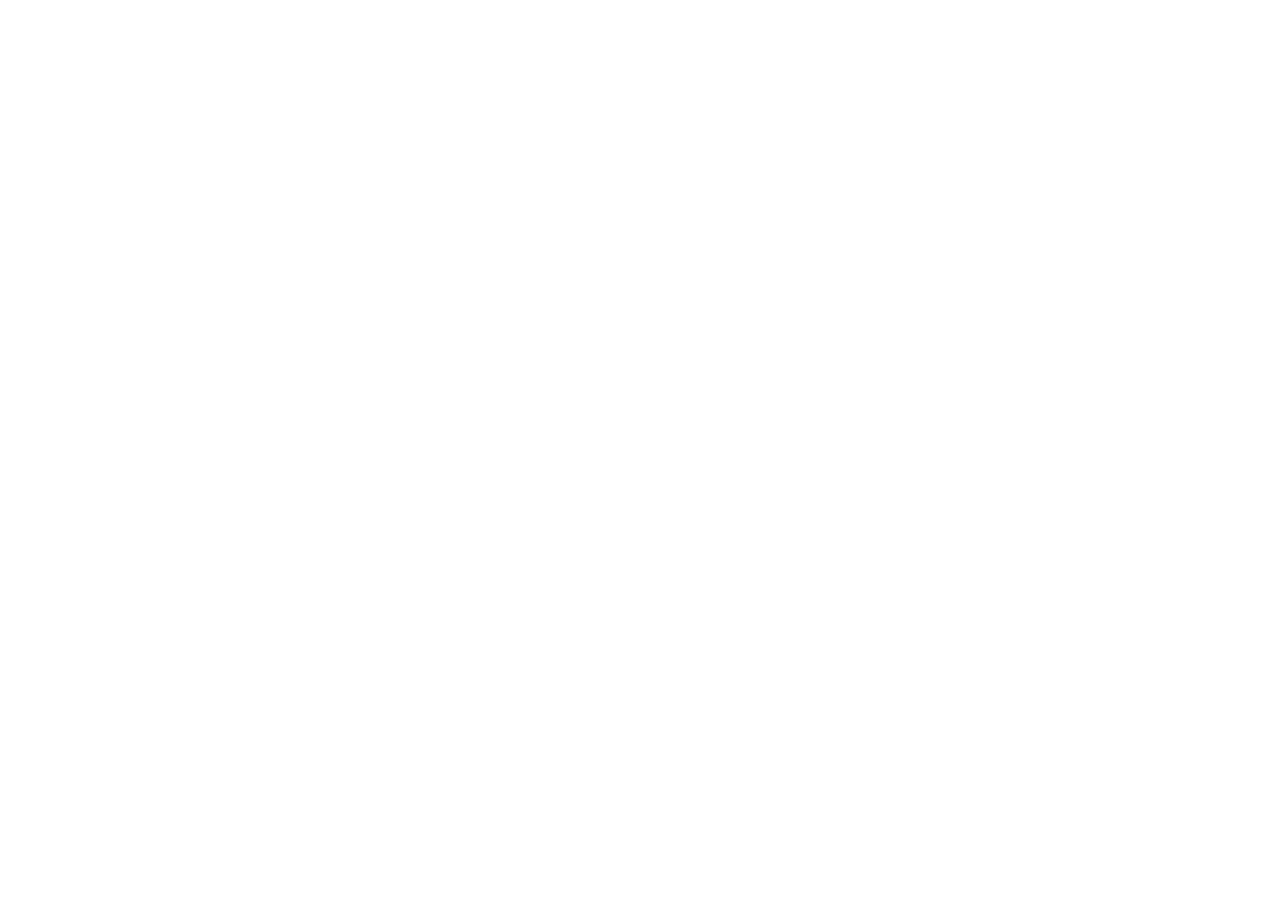
==== index.html @ 3f9274be "first commit" ====
<!DOCTYPE html>
<html lang="en">
  <head>
    <meta charset="UTF-8">
    <meta http-equiv="X-UA-Compatible" content="IE=edge">
    <meta name="viewport" content="width=device-width, initial-scale=1.0">
    <title>Multi Step Form</title>
    <link rel="stylesheet" type="text/css" href="/style/reset.css">
    <link rel="stylesheet" type="text/css" href="/style/style.css">
  </head>
  <body>

  </body>
</html>
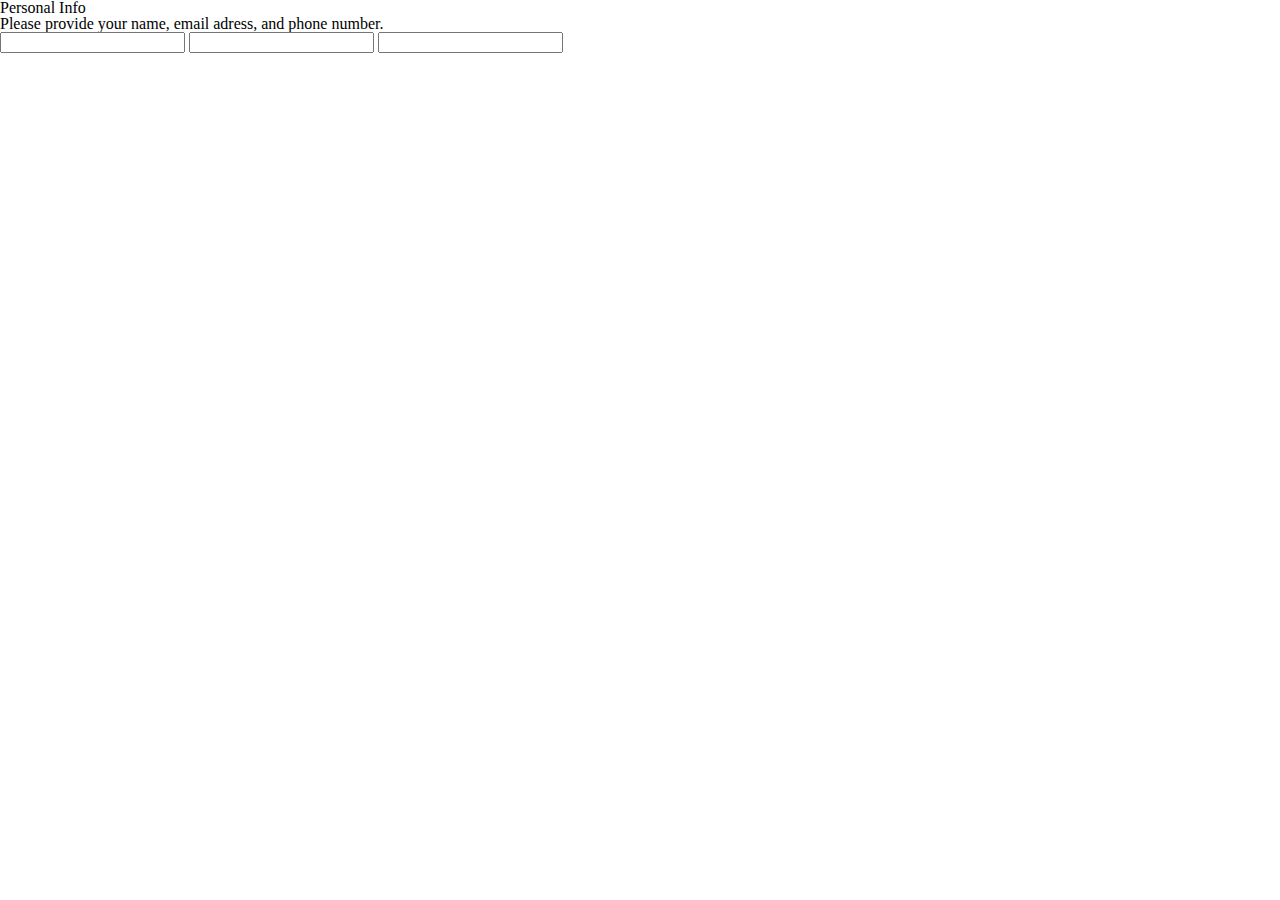
==== commit a1318e98: "writing initial html" ====
--- a/index.html
+++ b/index.html
@@ -4,11 +4,32 @@
     <meta charset="UTF-8">
     <meta http-equiv="X-UA-Compatible" content="IE=edge">
     <meta name="viewport" content="width=device-width, initial-scale=1.0">
-    <title>Multi Step Form</title>
     <link rel="stylesheet" type="text/css" href="/style/reset.css">
     <link rel="stylesheet" type="text/css" href="/style/style.css">
+    <title>Multi Step Form</title>
   </head>
   <body>
+    <main>
+      <section class="steps-menu">
+        <div class="step1">
 
+        </div>
+        <div class="step2"></div>
+        <div class="step3"></div>
+        <div class="step4"></div>
+      </section>
+      <section>
+        <h1>Personal Info</h1>
+        <h3>Please provide your name, email adress, and phone number.</h3>
+        <form action="personal-info">
+          <input type="text" name="user-name" id="">
+          <input type="email" name="user-email" id="">
+          <input type="password" name="phone-number" id="">
+        </form>
+      </section>
+    </main>
   </body>
+  <footer>
+
+  </footer>
 </html>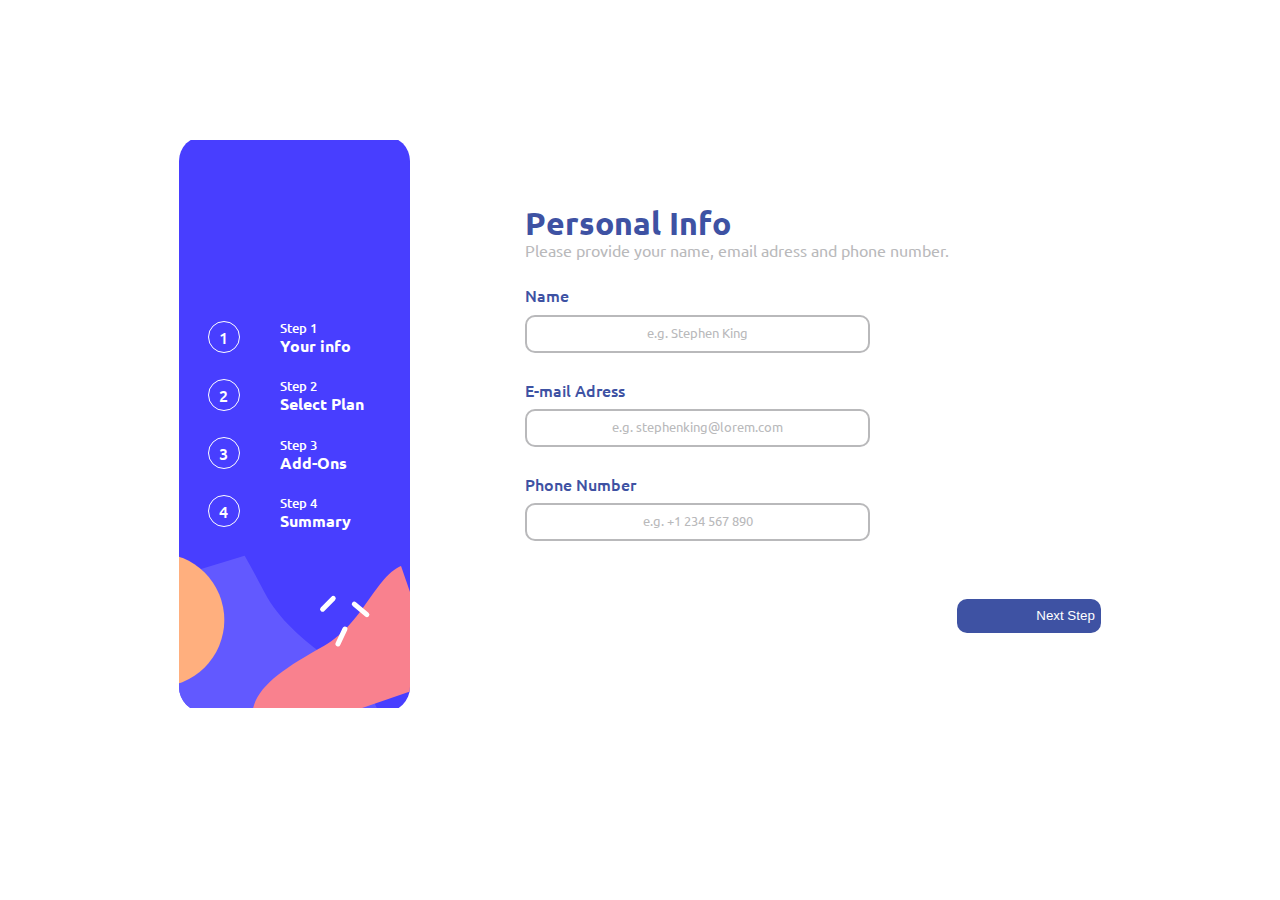
==== commit e6c552b2: "correcting index html path after moving it to folder outside + starting writing js function to show " ====
--- a/index.html
+++ b/index.html
@@ -1,35 +1,75 @@
 <!DOCTYPE html>
 <html lang="en">
-  <head>
-    <meta charset="UTF-8">
-    <meta http-equiv="X-UA-Compatible" content="IE=edge">
-    <meta name="viewport" content="width=device-width, initial-scale=1.0">
-    <link rel="stylesheet" type="text/css" href="/style/reset.css">
-    <link rel="stylesheet" type="text/css" href="/style/style.css">
-    <title>Multi Step Form</title>
-  </head>
-  <body>
-    <main>
-      <section class="steps-menu">
-        <div class="step1">
 
-        </div>
-        <div class="step2"></div>
-        <div class="step3"></div>
-        <div class="step4"></div>
-      </section>
-      <section>
-        <h1>Personal Info</h1>
-        <h3>Please provide your name, email adress, and phone number.</h3>
-        <form action="personal-info">
-          <input type="text" name="user-name" id="">
-          <input type="email" name="user-email" id="">
-          <input type="password" name="phone-number" id="">
-        </form>
-      </section>
-    </main>
-  </body>
-  <footer>
+<head>
+  <meta charset="UTF-8">
+  <meta http-equiv="X-UA-Compatible" content="IE=edge">
+  <meta name="viewport" content="width=device-width, initial-scale=1.0">
+  <link rel="stylesheet" type="text/css" href="/assets/style/reset.css">
+  <link rel="stylesheet" type="text/css" href="/assets/style/style.css">
+  <script src="../assets/js/index.js"></script>
+  <title>Multi Step Form</title>
+</head>
 
-  </footer>
+<body>
+  <main class="flex-container">
+    <section class="steps-counter">
+      <nav class="steps-menu">
+        <a href=/index.html class="step1">
+          <div class="stepnumber">
+            <h4>1</h4>
+          </div>
+          <div class="step-description">
+            <h1>Step 1</h1>
+            <h2>Your info</h2>
+          </div>
+        </a>
+        <a href="../steps/step2.html" class="step2">
+          <div class="stepnumber">
+            <h4>2</h4>
+          </div>
+          <div class="step-description">
+            <h1>Step 2</h1>
+            <h2>Select Plan</h2>
+          </div>
+        </a>
+        <a href="../steps/step3.html" class="step3">
+          <div class="stepnumber">
+            <h4>3</h4>
+          </div>
+          <div class="step-description">
+            <h1>Step 3</h1>
+            <h2>Add-Ons</h2>
+          </div>
+        </a>
+        <a href="../steps/step4.html" class="step4">
+          <div class="stepnumber">
+            <h4>4</h4>
+          </div>
+          <div class="step-description">
+            <h1>Step 4</h1>
+            <h2>Summary</h2>
+          </div>
+        </a>
+      </nav>
+    </section>
+    <section class="step-detail">
+      <h1>Personal Info</h1>
+      <p>Please provide your name, email adress and phone number.</p>
+      <form class="container" action="get-personal-info">
+        <h4>Name</h4>
+        <input type="text" name="user-name" id="input" placeholder="e.g. Stephen King">
+        <h4>E-mail Adress</h4>
+        <input type="email" name="user-email" id="input" placeholder="e.g. stephenking@lorem.com">
+        <h4>Phone Number</h4>
+        <input type="tel" name="phone-number" id="input" placeholder="e.g. +1 234 567 890">
+        <input type="button" value="Next Step" id="inputbutton" onclick="goToStep2()">
+      </form>
+    </section>
+  </main>
+</body>
+<footer>
+
+</footer>
+
 </html>--- a/assets/style/style.css
+++ b/assets/style/style.css
@@ -0,0 +1,215 @@
+@font-face {
+  font-family: "ubuntuh1";
+  src: url(/assets/fonts/Ubuntu-Bold.ttf);
+}
+
+@font-face {
+  font-family: "ubuntuh4";
+  src: url(/assets/fonts/Ubuntu-Medium.ttf);
+}
+
+@font-face {
+  font-family: "ubuntup";
+  src: url(/assets/fonts/Ubuntu-Regular.ttf);
+}
+
+h1,
+h2 {
+  font-family: ubuntuh1;
+}
+
+h4,
+h3 {
+  font-family: ubuntuh4;
+
+}
+
+p {
+  font-family: ubuntup;
+}
+
+
+
+.flex-container {
+  display: flex;
+  flex-direction: row;
+  justify-items: center;
+  height: 80vh;
+  justify-content: space-evenly;
+  align-items: center;
+  margin: 5%;
+}
+
+.steps-counter {
+  float: left;
+  width: 20%;
+  height: 80%;
+  background-image: url(/assets/images/bg-sidebar-desktop.svg);
+  background-repeat: no-repeat;
+  background-position-x: center;
+  background-position-y: center;
+  border-radius: 25px;
+  color: #ffffff;
+}
+
+nav {
+  flex-direction: column;
+  flex-wrap: wrap;
+  justify-content: center;
+  align-content: center;
+  width: 100%;
+  list-style-type: none;
+
+}
+
+a {
+  color: #ffffff;
+  text-decoration: none;
+}
+
+a:hover {
+  background-color: hsl(227, 36%, 67%);
+
+}
+
+.stepnumber {
+  display: flex;
+  border-radius: 50%;
+  width: 30px;
+  height: 30px;
+  justify-content: center;
+  border: solid 1px #ffffff;
+  text-align: center;
+
+}
+
+.stepnumber>h4 {
+  display: flex;
+  text-align: center;
+  justify-self: center;
+  align-self: center;
+}
+
+.step1,
+.step2,
+.step3,
+.step4 {
+  display: flex;
+  flex-direction: row;
+  flex-wrap: wrap;
+  justify-content: space-evenly;
+  align-items: center;
+  align-content: center;
+  width: 100%;
+}
+
+.step1.step2.step3 .step4:hover {
+  background-color: rgb(252, 252, 252);
+  cursor: pointer;
+}
+
+.step1>h2,
+.step2>h2,
+.step3>h2,
+.step4>h2 {
+  font-size: 0.9rem;
+  word-wrap: normal;
+  text-align: left;
+  font-weight: 100;
+}
+
+
+.step-description {
+  display: flex;
+  flex-direction: column;
+  flex-wrap: wrap;
+  text-align: left;
+  justify-content: center;
+  align-self: center;
+  margin: 5%;
+  width: 90px;
+}
+
+.step-description>h1 {
+  font-size: 0.8rem;
+  font-family: ubuntuh4;
+  line-height: 1.2rem;
+}
+
+
+
+
+.step-detail {
+  display: flex;
+  flex-direction: column;
+  color: hsl(228, 45%, 44%);
+  width: 50%;
+}
+
+.step-detail h1 {
+  font-size: 2rem;
+  margin-bottom: 2%;
+}
+
+.step-detail p {
+  color: hsl(240, 1%, 73%);
+  margin-bottom: 5%;
+
+}
+
+form {
+  display: flex;
+  flex-direction: column;
+  color: hsl(228, 45%, 44%);
+}
+
+input[type=button] {
+  display: flex;
+  text-decoration: none;
+  background-color: hsl(228, 45%, 44%);
+  color: hsl(0, 0%, 100%);
+  justify-content: center;
+  text-align: end;
+  align-self: flex-end;
+  margin-top: 5%;
+  border-radius: 10px;
+  border: none;
+  line-height: 2rem;
+  width: 25%;
+}
+
+input[type=button]:hover {
+  background-color: hsl(228, 58%, 57%);
+  cursor: pointer;
+}
+
+
+input[type=text],
+input[type=email],
+input[type=tel] {
+  box-sizing: border-box;
+  line-height: 2rem;
+  border-color: hsl(240, 1%, 73%);
+  border-radius: 10px;
+  margin: 2% 0 5% 0;
+  width: 60%;
+  border-style: double;
+}
+
+input[type=text]:focus,
+input[type=email]:focus,
+input[type=tel]:focus {
+  box-sizing: border-box;
+
+  outline: groove;
+  outline-color: hsl(228, 45%, 44%);
+  border: none;
+
+
+}
+
+input::placeholder {
+  color: hsl(240, 1%, 73%);
+  font-family: ubuntup;
+  text-align: center;
+}